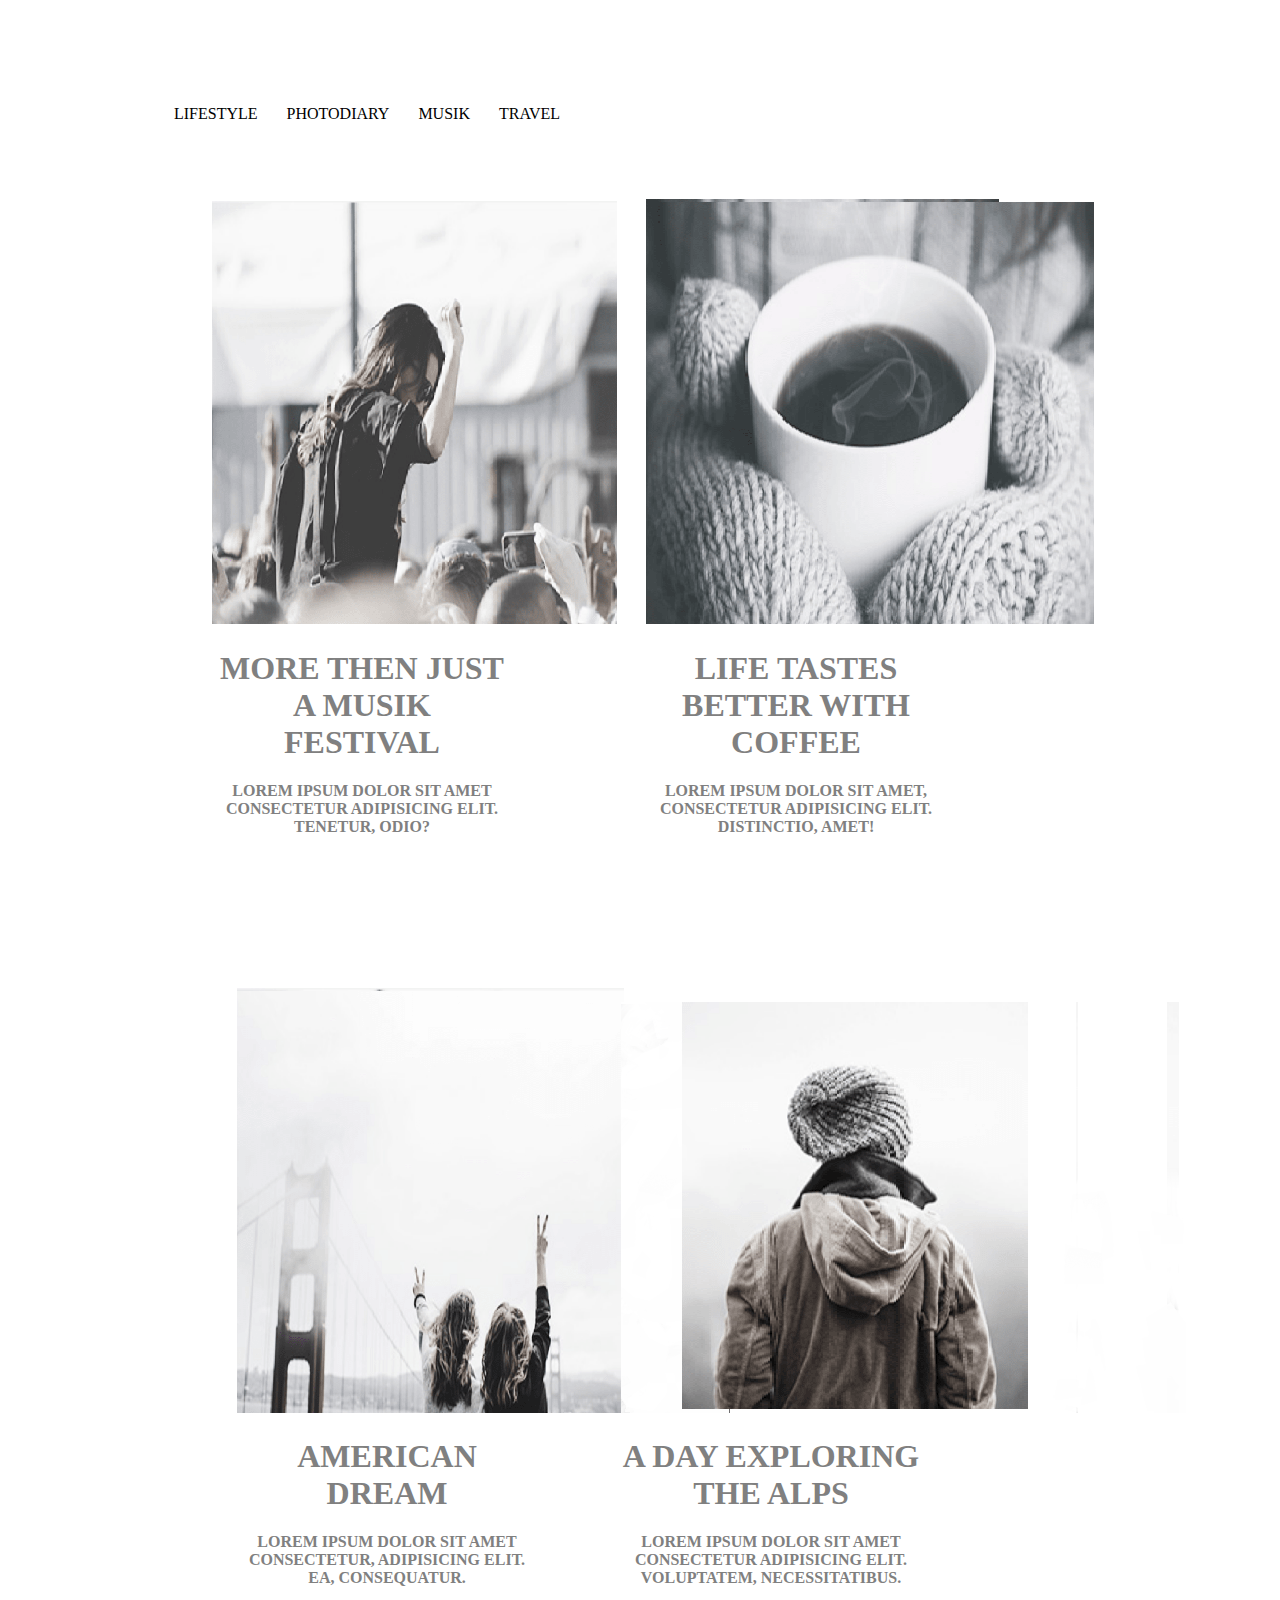
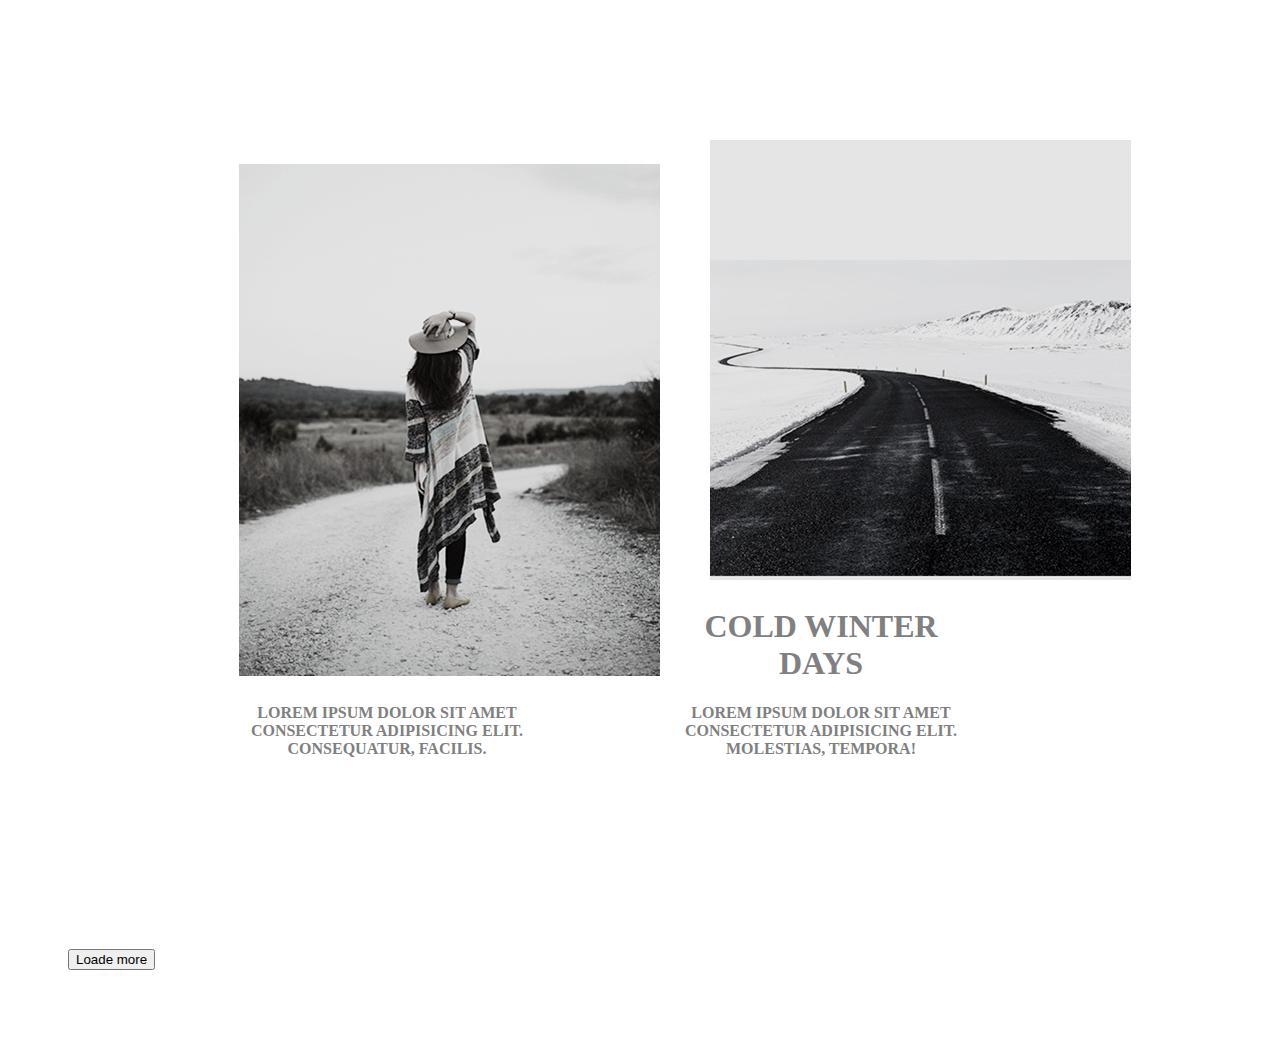
==== modul 3/index.html @ 1519b16d "дз n3" ====
<!DOCTYPE html>
<html lang="en">
<head>
    <meta charset="UTF-8">
    <meta name="viewport" content="width=device-width, initial-scale=1.0">
    <meta http-equiv="X-UA-Compatible" content="ie=edge">
    <link rel="stylesheet" href="./css/style.css">
    <style>
    @import url('https//fonts.googleapis.com/css?family=Shadows+Intro+Light&display=swap');
    </style>
    <title>Example</title>
</head>

<body>
   <div class = "wrapper">
<header class="header">
   <h1 clas="logo">
      
   </h1>
   <nav class="menu">
     <ul class="menu_list">
         
           <li class="menu_list_item">LIFESTYLE</li>

           <li class="menu_list_item">PHOTODIARY</li>

           <li class="menu_list_item">MUSIK</li>

           <li class="menu_list_item">TRAVEL</li>

           

     </ul>
   </nav>
</header>
<main class="main">
   <section class="products">
       
       <div card class="card">
           <img src="./img/hom3.bmp" alt="products photo">
           <h1 class="card_title">More then just a musik festival</h1>
           <h4 class="card_price">Lorem ipsum dolor sit amet consectetur adipisicing elit. Tenetur, odio?</h4>
       </div card>
       <div card class="card">
               <img src="./img/hom4.bmp" alt="products photo">
               <h1 class="card_title">Life tastes better with coffee</h1>
               <h4 class="card_price">Lorem ipsum dolor sit amet, consectetur adipisicing elit. Distinctio, amet!</h4>
           </div card>

           <div class="card">
                   <img src="./img/hom5.bmp" alt="products photo">
                   <h1 class="card_title">American dream</h1>
                   <h4 class="card_price">Lorem ipsum dolor sit amet consectetur, adipisicing elit. Ea, consequatur.</h4>
               </div>

               <div class="card">
                       <img src="./img/hom6.bmp" alt="products photo">
                       <h1 class="card_title">A day exploring the Alps</h1>
                       <h4 class="card_price">Lorem ipsum dolor sit amet consectetur adipisicing elit. Voluptatem, necessitatibus.</h4>
                   </div>
                   <div class="card">
                           <img src="./img/hom7.bmp" alt="products photo">
                           <h1 class="card_title"></h1>
                           <h4 class="card_price">Lorem ipsum dolor sit amet consectetur adipisicing elit. Consequatur, facilis.</h4>
                       </div>
                       <div class="card">
                        <img src="./img/hom8.bmp" alt="products photo">
                        <h1 class="card_title">Cold winter days</h1>
                        <h4 class="card_price">Lorem ipsum dolor sit amet consectetur adipisicing elit. Molestias, tempora!</h4>
                    </div>
                    

   </section>
</main>
<button>Loade more</button>

   </div>

   





</body>


</html>
---- modul 3/css/style.css ----
@import "./reseat.css";

@import "./header.css";
@import "./main.css";
@import "./footer.css";
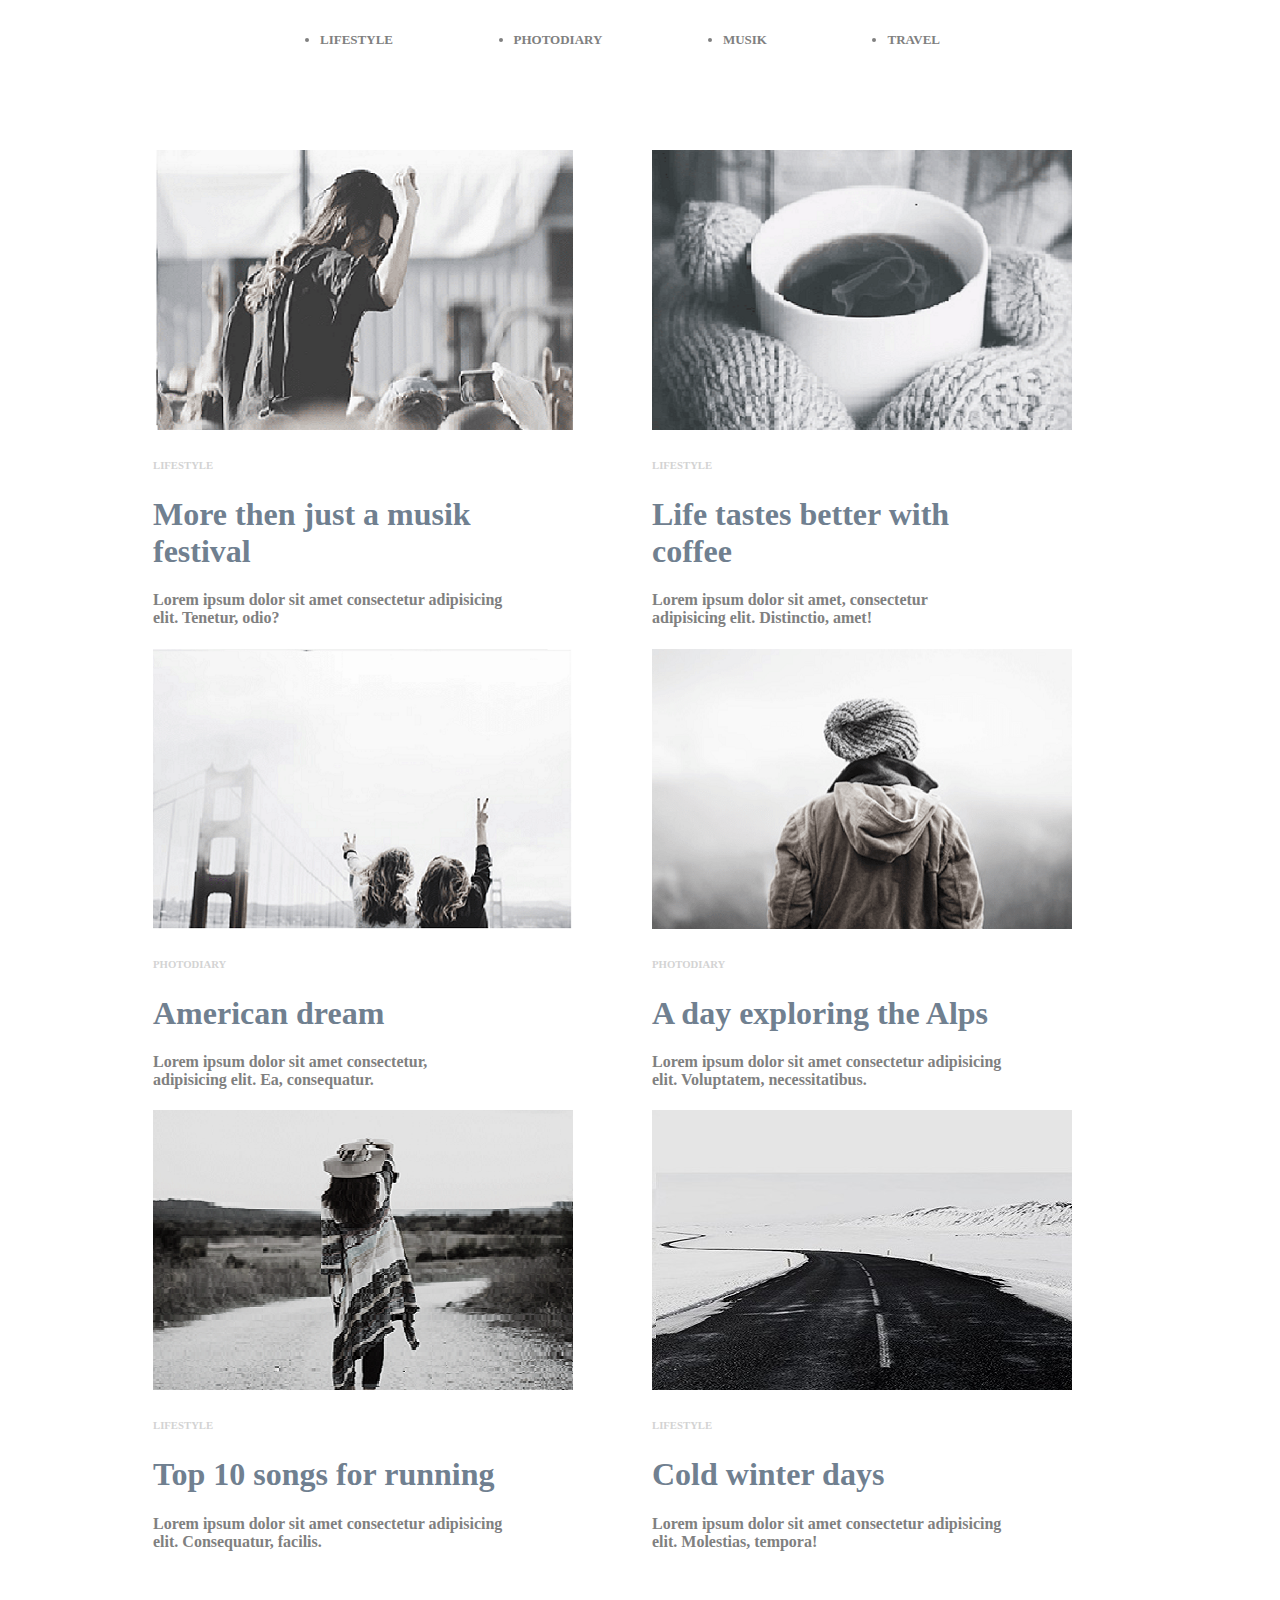
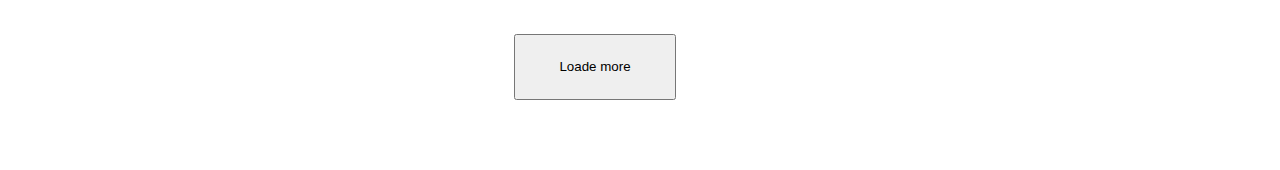
==== commit e82b4e3f: "дз н3" ====
--- a/modul 3/index.html
+++ b/modul 3/index.html
@@ -9,82 +9,66 @@
     @import url('https//fonts.googleapis.com/css?family=Shadows+Intro+Light&display=swap');
     </style>
     <title>Example</title>
-</head>
-
+    </head>
 <body>
    <div class = "wrapper">
 <header class="header">
    <h1 clas="logo">
-      
+    <nav class="menu">
+        <ul class="menu_list">
+              <li class="menu_list_item">LIFESTYLE</li>
+              <li class="menu_list_item">PHOTODIARY</li>
+              <li class="menu_list_item">MUSIK</li>
+              <li class="menu_list_item">TRAVEL</li>
+           </ul>
+         </nav>  
    </h1>
-   <nav class="menu">
-     <ul class="menu_list">
-         
-           <li class="menu_list_item">LIFESTYLE</li>
-
-           <li class="menu_list_item">PHOTODIARY</li>
-
-           <li class="menu_list_item">MUSIK</li>
-
-           <li class="menu_list_item">TRAVEL</li>
-
-           
-
-     </ul>
-   </nav>
 </header>
 <main class="main">
    <section class="products">
+    <div class="container">
+        <div class="box">
+    <div card class="card1">
+           <img src="./img/hom3.bmp" alt="products photo">
+           <h6 class="h6">LIFESTYLE</h6>
+           <h1 class="h1">More then just a musik festival</h1>
+           <h4 class="h4">Lorem ipsum dolor sit amet consectetur adipisicing elit. Tenetur, odio?</h4>
        
-       <div card class="card">
-           <img src="./img/hom3.bmp" alt="products photo">
-           <h1 class="card_title">More then just a musik festival</h1>
-           <h4 class="card_price">Lorem ipsum dolor sit amet consectetur adipisicing elit. Tenetur, odio?</h4>
-       </div card>
-       <div card class="card">
-               <img src="./img/hom4.bmp" alt="products photo">
-               <h1 class="card_title">Life tastes better with coffee</h1>
-               <h4 class="card_price">Lorem ipsum dolor sit amet, consectetur adipisicing elit. Distinctio, amet!</h4>
-           </div card>
+           <img src="./img/hom5.bmp" alt="products photo">
+                   <h6 class="h6">PHOTODIARY</h6>
+                   <h1 class="h1">American dream</h1>
+                   <h4 class="h4">Lorem ipsum dolor sit amet consectetur, adipisicing elit. Ea, consequatur.</h4>
+                   
+                    <img src="./img/hom7.bmp" alt="products photo">
+                    <h6 class="h6">LIFESTYLE</h6>
+                    <h1 class="h1">Top 10 songs for running</h1>
+                    <h4 class="h4">Lorem ipsum dolor sit amet consectetur adipisicing elit. Consequatur, facilis.</h4>
+                
+                </div card>
 
-           <div class="card">
-                   <img src="./img/hom5.bmp" alt="products photo">
-                   <h1 class="card_title">American dream</h1>
-                   <h4 class="card_price">Lorem ipsum dolor sit amet consectetur, adipisicing elit. Ea, consequatur.</h4>
-               </div>
-
-               <div class="card">
+<div card  class="card2">
+            <img src="./img/hom4.bmp" alt="products photo">
+            <h6 class="h6">LIFESTYLE</h6>
+            <h1 class="h1">Life tastes better with coffee</h1>
+            <h4 class="h4">Lorem ipsum dolor sit amet, consectetur adipisicing elit. Distinctio, amet!</h4>
+        
                        <img src="./img/hom6.bmp" alt="products photo">
-                       <h1 class="card_title">A day exploring the Alps</h1>
-                       <h4 class="card_price">Lorem ipsum dolor sit amet consectetur adipisicing elit. Voluptatem, necessitatibus.</h4>
-                   </div>
-                   <div class="card">
-                           <img src="./img/hom7.bmp" alt="products photo">
-                           <h1 class="card_title"></h1>
-                           <h4 class="card_price">Lorem ipsum dolor sit amet consectetur adipisicing elit. Consequatur, facilis.</h4>
-                       </div>
-                       <div class="card">
-                        <img src="./img/hom8.bmp" alt="products photo">
-                        <h1 class="card_title">Cold winter days</h1>
-                        <h4 class="card_price">Lorem ipsum dolor sit amet consectetur adipisicing elit. Molestias, tempora!</h4>
-                    </div>
-                    
-
-   </section>
+                       <h6 class="h6">PHOTODIARY</h6>
+                       <h1 class="h1">A day exploring the Alps</h1>
+                       <h4 class="h4">Lorem ipsum dolor sit amet consectetur adipisicing elit. Voluptatem, necessitatibus.</h4>
+                   
+                       <img src="./img/hom8.bmp" alt="products photo">
+                        <h6 class="h6">LIFESTYLE</h6>
+                        <h1 class="h1">Cold winter days</h1>
+                        <h4 class="h4">Lorem ipsum dolor sit amet consectetur adipisicing elit. Molestias, tempora!</h4>
+                    </div card>
+                </div>
+            </div>
+</section>
 </main>
-<button>Loade more</button>
-
-   </div>
-
-   
-
-
-
-
-
+<button class="button">Loade more</button>
+</div>
 </body>
-
-
 </html>
 
 
--- a/modul 3/css/style.css
+++ b/modul 3/css/style.css
@@ -3,6 +3,13 @@
 @import "./header.css";
 @import "./main.css";
 @import "./footer.css";
+
+
+@import url('https://fonts.googleapis.com/css?family=Oswald:200,300,400,500,600,700&display=swap');
+
+/*
+font-family: 'Oswald', sands-serif;
+*/
 
 
 
@@ -12,5 +19,3 @@
 
 
 
-
-
